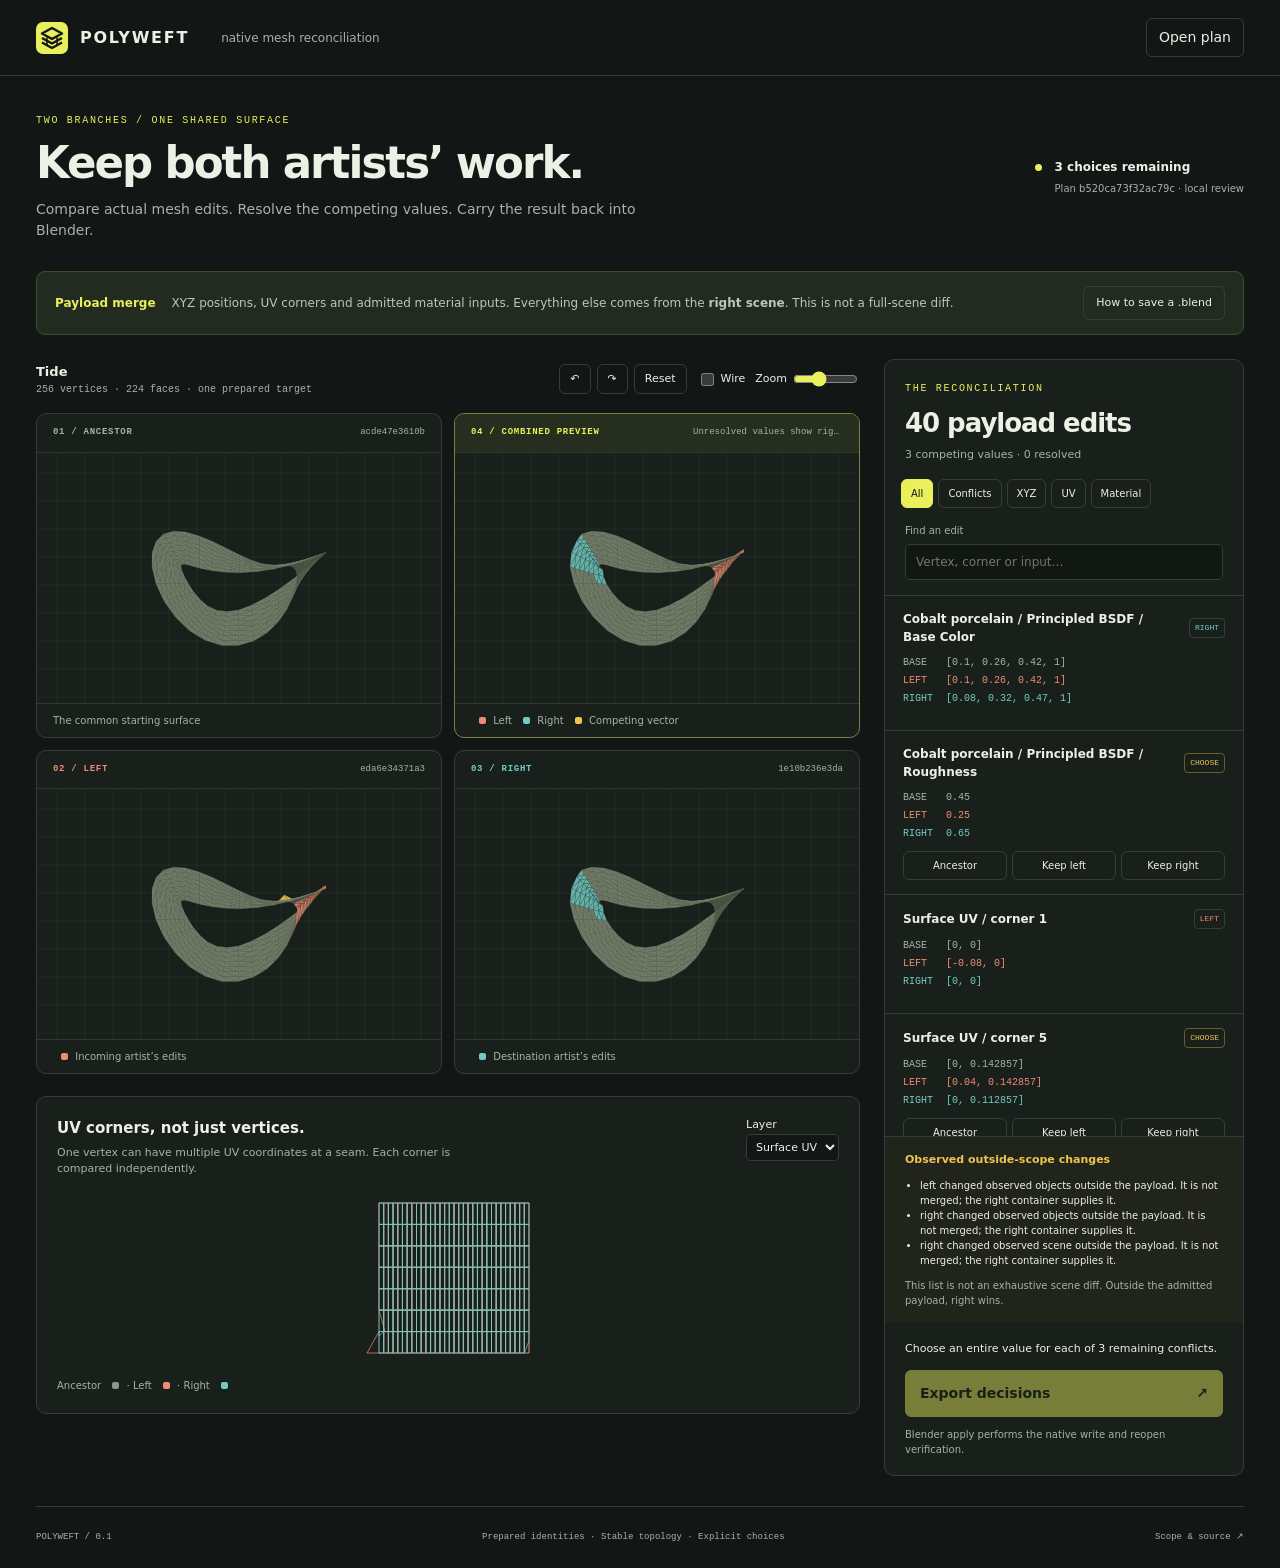
==== index.html @ d189ef0c "Publish a review of actual Blender 4.5 native branch files" ====
<!doctype html>
<html lang="en">
<head><meta charset="utf-8"><meta name="viewport" content="width=device-width,initial-scale=1"><meta name="color-scheme" content="dark"><title>Polyweft · Mesh review</title><link rel="icon" href="mark.svg" type="image/svg+xml"><link rel="stylesheet" href="style.css"></head>
<body>
<header class="mast"><a class="brand" href="https://github.com/nazeeh111/Polyweft" target="_blank" rel="noopener"><img src="mark.svg" width="32" height="32" alt="">POLYWEFT<span>native mesh reconciliation</span></a><label class="file-button">Open plan<input id="open-plan" type="file" accept=".json,application/json"></label></header>
<main>
<section class="intro"><div><p class="eyebrow">TWO BRANCHES / ONE SHARED SURFACE</p><h1>Keep both artists’ work.</h1><p>Compare actual mesh edits. Resolve the competing values. Carry the result back into Blender.</p></div><div class="status-box"><span class="status-dot"></span><strong id="status">Load a native review plan</strong><small id="identity">Offline · No account · No AI service</small></div></section>
<div id="notice" class="notice" role="status" hidden></div>
<section class="scope"><strong>Payload merge</strong><span>XYZ positions, UV corners and admitted material inputs. Everything else comes from the <b>right scene</b>. This is not a full-scene diff.</span><button id="help-toggle" aria-expanded="false" aria-controls="workflow">How to save a .blend</button></section>
<section id="workflow" class="workflow" hidden><h2>Review here. Write and verify with Blender.</h2><ol><li>Prepare a common ancestor before branching:<code>polyweft prepare model.blend --object Shell --output base.blend --blender /path/to/blender</code></li><li>Save two edits in Blender, then capture:<code>polyweft plan base.blend left.blend right.blend --output review --blender /path/to/blender</code></li><li>Resolve conflicts and export decisions below. Apply into a fresh file:<code>polyweft apply review --decisions decisions.json --output merged.blend --accept-payload-scope --blender /path/to/blender</code></li></ol><p>The native command rechecks source hashes, recomputes the plan, saves a new file and reopens it. Exported decisions alone are not a merged Blender file. The browser preview uses triangulated faces for display and is not an artistic-quality check.</p></section>
<section id="workspace" class="workspace" aria-label="Mesh comparison">
<div class="visuals">
<div class="view-toolbar"><span><b id="mesh-name">Prepared target</b><small id="mesh-count">Actual geometry appears after loading a plan</small></span><div class="view-tools"><button id="rotate-left" aria-label="Rotate all views left">↶</button><button id="rotate-right" aria-label="Rotate all views right">↷</button><button id="reset-view">Reset</button><label><input id="wireframe" type="checkbox"> Wire</label><label class="zoom">Zoom<input id="zoom" type="range" min="0.55" max="1.8" step="0.05" value="1" aria-label="Mesh zoom"></label></div></div>
<div class="mesh-grid">
<article class="mesh-card"><div class="card-title"><strong>01 / ANCESTOR</strong><span id="hash-base">unchanged starting point</span></div><canvas id="mesh-base" aria-label="Common ancestor mesh. Use rotation buttons to change the shared view."></canvas><p>The common starting surface</p></article>
<article class="mesh-card left"><div class="card-title"><strong>02 / LEFT</strong><span id="hash-left">incoming edit</span></div><canvas id="mesh-left" aria-label="Left branch geometry"></canvas><p><i class="swatch left"></i> Incoming artist’s edits</p></article>
<article class="mesh-card right"><div class="card-title"><strong>03 / RIGHT</strong><span id="hash-right">destination scene</span></div><canvas id="mesh-right" aria-label="Right branch geometry"></canvas><p><i class="swatch right"></i> Destination artist’s edits</p></article>
<article class="mesh-card result"><div class="card-title"><strong>04 / COMBINED PREVIEW</strong><span id="preview-label">decision preview only</span></div><canvas id="mesh-result" aria-label="Combined geometry preview. This is not a saved native scene."></canvas><p><i class="swatch left"></i> Left <i class="swatch right"></i> Right <i class="swatch conflict"></i> Competing vector</p></article>
</div>
<section class="uv-section"><div><h2>UV corners, not just vertices.</h2><p>One vertex can have multiple UV coordinates at a seam. Each corner is compared independently.</p></div><label>Layer <select id="uv-layer" aria-label="UV layer"></select></label><canvas id="uv-view" aria-label="UV comparison: ancestor gray, left coral, right cyan"></canvas><small>Ancestor <i class="swatch base"></i> · Left <i class="swatch left"></i> · Right <i class="swatch right"></i></small></section>
</div>
<aside class="review" aria-label="Review changes"><div class="review-head"><p class="eyebrow">THE RECONCILIATION</p><h2 id="change-count">No plan loaded</h2><p id="conflict-count">Nothing leaves this browser.</p></div><div class="filters" role="group" aria-label="Filter changes"><button data-filter="all" class="active" aria-pressed="true">All</button><button data-filter="conflict" aria-pressed="false">Conflicts</button><button data-filter="vertex" aria-pressed="false">XYZ</button><button data-filter="uv" aria-pressed="false">UV</button><button data-filter="material" aria-pressed="false">Material</button></div><label class="search-label">Find an edit<input id="search" type="search" placeholder="Vertex, corner or input…"></label><div id="changes" class="change-list"><p class="empty">Open a review plan created from three prepared Blender files.</p></div><section id="exclusions" class="exclusions" hidden><h3>Observed outside-scope changes</h3><ul id="exclusion-list"></ul><p>This list is not an exhaustive scene diff. Outside the admitted payload, right wins.</p></section><div class="export"><p id="export-summary">Source-bound decisions are exported as JSON.</p><button id="export-decisions" disabled>Export decisions <span>↗</span></button><small>Blender apply performs the native write and reopen verification.</small></div></aside>
</section>
<footer><span>POLYWEFT / 0.1</span><span>Prepared identities · Stable topology · Explicit choices</span><a href="https://github.com/nazeeh111/Polyweft#scope" target="_blank" rel="noopener">Scope & source ↗</a></footer>
</main><script type="module" src="app.mjs"></script>
</body></html>
---- style.css ----
/* SPDX-License-Identifier: GPL-3.0-or-later */
:root{color-scheme:dark;--bg:#121715;--panel:#19201c;--line:#343e35;--text:#edf0e5;--muted:#a7b2a6;--accent:#e9f05c;--left:#ef8b75;--right:#72cbc3;--conflict:#f0c24f;--font:ui-sans-serif,system-ui,-apple-system,BlinkMacSystemFont,"Segoe UI",sans-serif;--mono:ui-monospace,SFMono-Regular,Consolas,monospace}*{box-sizing:border-box}body{margin:0;background:var(--bg);color:var(--text);font:14px/1.5 var(--font)}button,input,select{font:inherit}button,.file-button{cursor:pointer;color:var(--text);background:transparent;border:1px solid var(--line);border-radius:6px;padding:8px 12px}button:hover,.file-button:hover{border-color:var(--accent)}button:disabled{cursor:not-allowed;opacity:.45}button:focus-visible,a:focus-visible,input:focus-visible,select:focus-visible{outline:2px solid var(--accent);outline-offset:4px}a{color:inherit;text-decoration:none}button[aria-pressed=true]{background:var(--accent);color:var(--bg);border-color:var(--accent)}.mast{height:76px;border-bottom:1px solid var(--line);display:flex;align-items:center;justify-content:space-between;padding:0 36px}.brand{display:flex;align-items:center;gap:12px;letter-spacing:.11em;font-weight:800;font-size:16px}.brand span{font-weight:400;letter-spacing:0;font-size:12px;color:var(--muted);margin-left:20px}.file-button{position:relative;overflow:hidden}.file-button input{position:absolute;inset:0;opacity:0;cursor:pointer;width:100%}.file-button:focus-within{outline:2px solid var(--accent)}main{max-width:1800px;margin:auto;padding:38px 36px 0}.intro{display:flex;align-items:center;justify-content:space-between;gap:30px;margin-bottom:30px}.eyebrow{font:10px/1.4 var(--mono);letter-spacing:.17em;color:var(--accent);margin:0 0 12px}h1{font-size:clamp(30px,3.4vw,52px);font-weight:580;letter-spacing:-.045em;line-height:1.07;margin:0 0 12px}.intro p:not(.eyebrow){color:var(--muted);margin:0;max-width:650px}.status-box{display:grid;grid-template-columns:10px auto;gap:5px 10px;flex-shrink:0;font-size:12px}.status-box small{grid-column:2;color:var(--muted)}.status-dot{width:7px;height:7px;border-radius:50%;background:var(--accent);align-self:center}.notice{padding:16px;border:1px solid var(--conflict);border-radius:8px;color:var(--conflict);white-space:pre-wrap;margin-bottom:20px}.scope{display:flex;align-items:center;gap:16px;padding:14px 18px;background:#222b20;border:1px solid #414b2b;border-radius:9px;margin-bottom:24px;font-size:12px}.scope strong{color:var(--accent);white-space:nowrap}.scope span{flex:1;color:#bec7b5}.scope button{font-size:11px;white-space:nowrap}.workflow{border:1px solid var(--line);padding:20px 24px;border-radius:8px;margin-bottom:24px}.workflow h2{margin:0;font-size:20px}.workflow p{color:var(--muted);max-width:1000px}.workflow li{margin:15px 0}.workflow code{display:block;background:#0e130f;padding:12px;font:11px/1.6 var(--mono);overflow-wrap:anywhere;color:var(--accent);margin-top:6px}.workspace{display:grid;grid-template-columns:minmax(0,1fr) 360px;gap:24px;align-items:start}.view-toolbar{display:flex;align-items:center;justify-content:space-between;gap:15px;margin-bottom:14px;min-height:40px}.view-toolbar b{font-size:13px}.view-toolbar small{display:block;color:var(--muted);font:10px/1.5 var(--mono)}.view-tools{display:flex;align-items:center;gap:6px;font-size:11px}.view-tools button{padding:6px 10px}.view-tools label{display:flex;align-items:center;gap:4px;padding-left:4px}.view-tools input[type=range]{width:65px;accent-color:var(--accent)}.mesh-grid{display:grid;grid-template-columns:repeat(2,minmax(0,1fr));gap:12px}.mesh-card{background:var(--panel);border:1px solid var(--line);border-radius:10px;overflow:hidden;position:relative}.card-title{padding:13px 16px;display:flex;align-items:center;justify-content:space-between;gap:12px;font:9px/1.3 var(--mono);border-bottom:1px solid #303930;color:var(--muted)}.card-title strong{font-weight:600;letter-spacing:.08em}.card-title span{overflow:hidden;text-overflow:ellipsis;white-space:nowrap;max-width:150px}.mesh-card canvas{display:block;width:100%;height:250px;touch-action:none;cursor:grab}.mesh-card canvas:active{cursor:grabbing}.mesh-card p{padding:9px 16px;margin:0;border-top:1px solid #303930;font-size:10px;color:var(--muted)}.left .card-title strong{color:var(--left)}.right .card-title strong{color:var(--right)}.result{border-color:#798141}.result .card-title{background:#252e1f}.result .card-title strong{color:var(--accent)}.swatch{display:inline-block;width:7px;height:7px;border-radius:2px;margin:0 4px 0 8px;background:var(--muted)}.swatch.left{background:var(--left)}.swatch.right{background:var(--right)}.swatch.conflict{background:var(--conflict)}.swatch.base{background:#89948b}.uv-section{margin-top:22px;display:grid;grid-template-columns:1fr auto;gap:10px 20px;padding:20px;background:var(--panel);border:1px solid var(--line);border-radius:10px}.uv-section h2{font-size:15px;margin:0 0 5px}.uv-section p{font-size:11px;color:var(--muted);margin:0;max-width:450px}.uv-section label{font-size:11px}.uv-section select{display:block;background:var(--bg);color:var(--text);border:1px solid var(--line);border-radius:5px;padding:5px;max-width:140px}.uv-section canvas{grid-column:1/-1;width:100%;height:180px}.uv-section small{color:var(--muted);font-size:10px}.review{border:1px solid var(--line);border-radius:10px;background:var(--panel);overflow:hidden}.review-head{padding:22px 20px 15px}.review-head h2{font-size:26px;letter-spacing:-.04em;line-height:1.2;margin:0 0 8px}.review-head p:not(.eyebrow){font-size:11px;color:var(--muted);margin:0}.filters{display:flex;gap:5px;padding:0 16px 15px;flex-wrap:wrap}.filters button{font-size:10px;padding:6px 9px}.search-label{display:block;font-size:10px;color:var(--muted);padding:0 20px 15px}.search-label input{display:block;margin-top:6px;background:#111711;color:var(--text);border:1px solid var(--line);border-radius:5px;padding:8px 10px;width:100%;font-size:12px}.change-list{max-height:542px;overflow:auto;border-top:1px solid var(--line);border-bottom:1px solid var(--line);scrollbar-color:#54634b transparent}.change{padding:14px 18px;border-bottom:1px solid var(--line)}.change:last-child{border:0}.change-heading{display:flex;justify-content:space-between;gap:12px;align-items:center}.change-heading b{font-size:12px;overflow-wrap:anywhere}.badge{font:8px/1.5 var(--mono);padding:3px 5px;white-space:nowrap;border:1px solid var(--line);border-radius:4px;color:var(--muted)}.badge.left{color:var(--left)}.badge.right{color:var(--right)}.badge.conflict{color:var(--conflict);border-color:#6b5b25}.change-values{display:grid;grid-template-columns:35px 1fr;gap:3px 8px;margin-top:9px;font:10px/1.5 var(--mono);color:var(--muted)}.change-values dd{margin:0;overflow-wrap:anywhere}.change-values .left{color:var(--left)}.change-values .right{color:var(--right)}.choices{display:flex;gap:5px;margin-top:10px}.choices button{font-size:10px;flex:1;padding:6px 4px}.empty{font-size:12px;color:var(--muted);padding:18px 20px}.exclusions{padding:15px 20px;background:#21241b;font-size:10px}.exclusions h3{font-size:11px;margin:0 0 8px;color:var(--conflict)}.exclusions ul{padding-left:15px;max-height:140px;overflow:auto}.exclusions p{color:var(--muted);margin-bottom:0}.export{padding:18px 20px}.export p{font-size:11px;margin:0 0 12px}.export button{display:flex;justify-content:space-between;background:var(--accent);color:#18200e;font-weight:650;width:100%;border-color:var(--accent);padding:12px 14px}.export small{display:block;color:var(--muted);font-size:10px;margin-top:10px}footer{border-top:1px solid var(--line);margin-top:30px;padding:24px 0;display:flex;justify-content:space-between;gap:20px;font:9px/1.5 var(--mono);color:var(--muted)}[hidden]{display:none!important}@media(min-width:1500px){.mesh-card canvas{height:310px}}@media(max-width:1100px){.workspace{grid-template-columns:minmax(0,1fr) 315px;gap:15px}main{padding:28px 20px 0}.mast{padding:0 20px}.view-toolbar{align-items:start;flex-direction:column}.mesh-card canvas{height:220px}.scope{align-items:start;flex-wrap:wrap}.scope button{margin-left:auto}.brand span{display:none}}@media(max-width:800px){.intro{align-items:start;flex-direction:column;gap:18px}.workspace{grid-template-columns:1fr}.review{margin-top:8px}.view-toolbar{flex-direction:row}.change-list{max-height:420px}.mesh-card canvas{height:220px}footer{flex-wrap:wrap}.zoom{display:none}.uv-section{padding:15px}}@media(max-width:480px){main{padding:25px 12px 0}.mast{padding:0 14px;height:64px}.mesh-grid{gap:7px}.mesh-card canvas{height:160px}.card-title{padding:10px;font-size:8px}.card-title span{display:none}.mesh-card p{padding:8px;font-size:9px}.view-toolbar{flex-direction:column}.scope{padding:12px;gap:8px}.uv-section{grid-template-columns:1fr}.uv-section label{grid-column:1}.brand{font-size:14px}.file-button{font-size:11px}}

.locate-edit{text-align:left;border:0;padding:0;background:none;font-weight:600;font-size:12px;overflow-wrap:anywhere}.more-edits{margin:14px}
/* Put the outcome beside the ancestor so the first screen explains the value. */
.mesh-card.result{grid-column:2;grid-row:1}.mesh-card.left{grid-column:1;grid-row:2}.mesh-card.right{grid-column:2;grid-row:2}
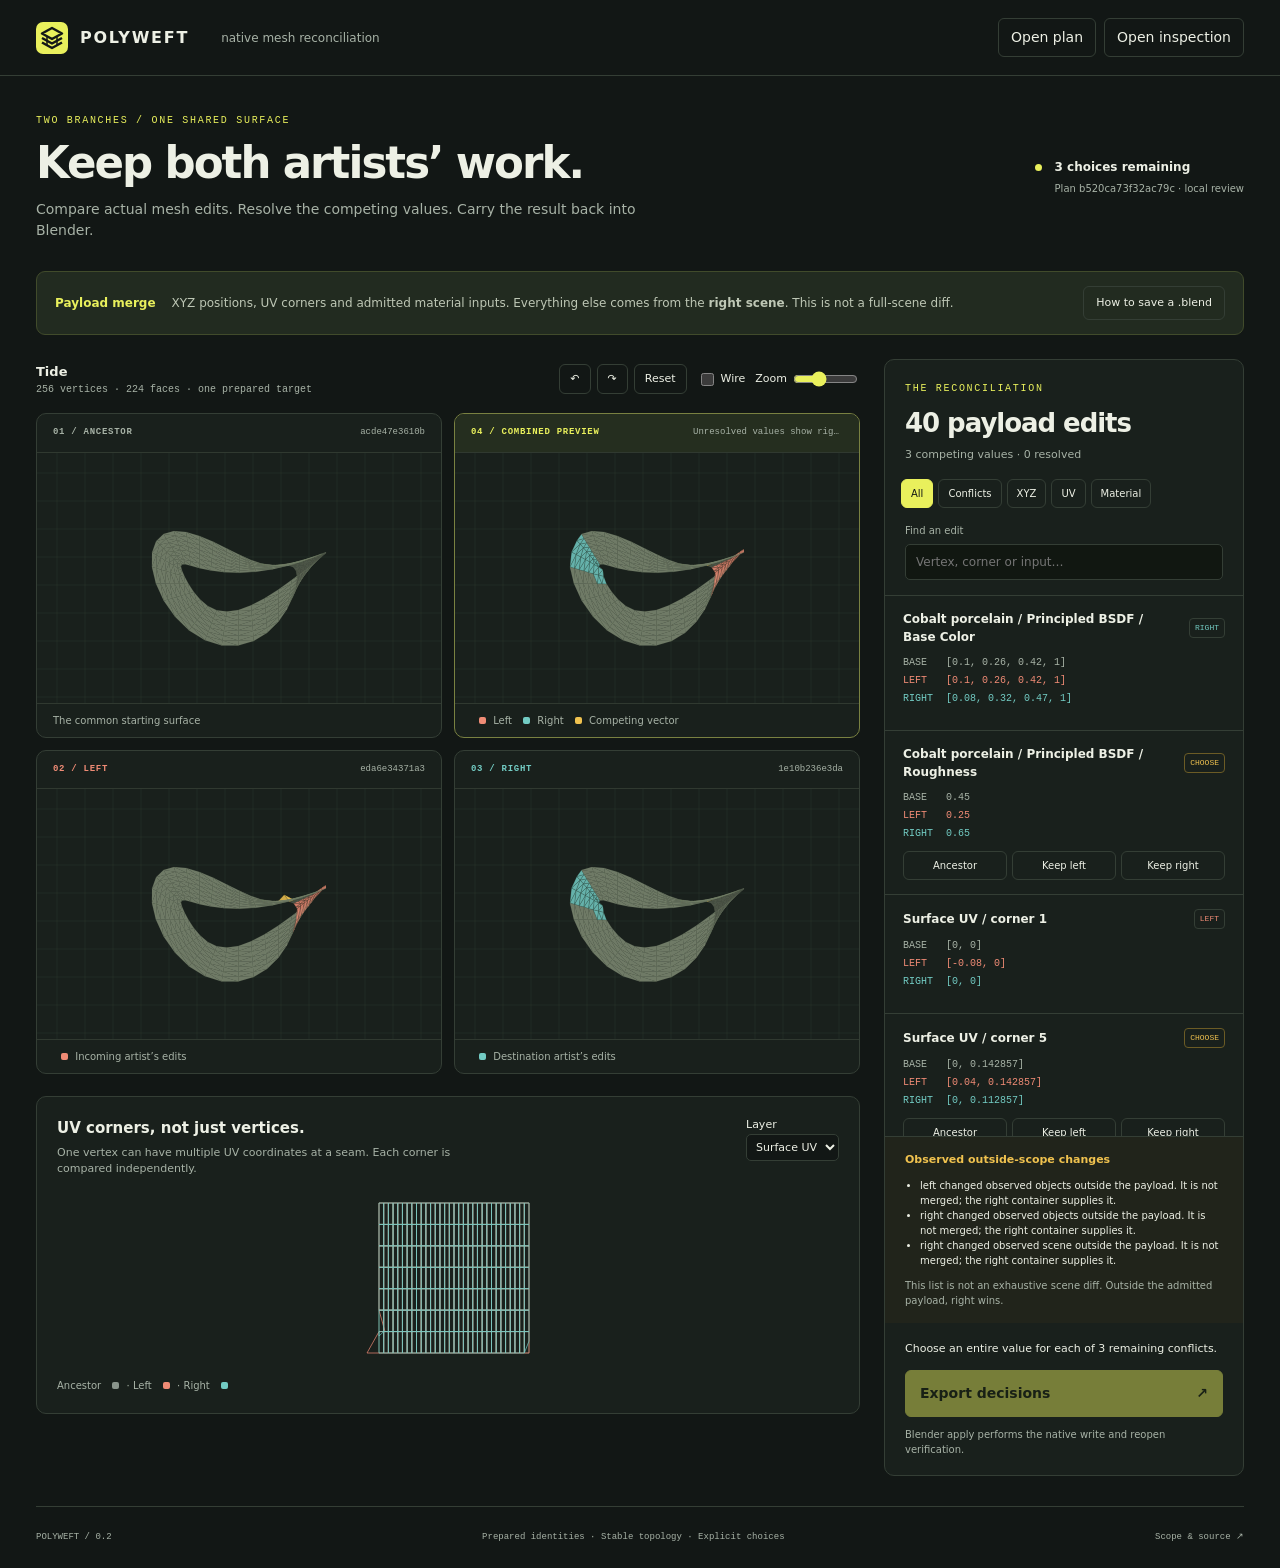
==== commit 67c65705: "Publish reviewed Polyweft 0.2.1 studio for both retained examples" ====
--- a/index.html
+++ b/index.html
@@ -2,12 +2,21 @@
 <html lang="en">
 <head><meta charset="utf-8"><meta name="viewport" content="width=device-width,initial-scale=1"><meta name="color-scheme" content="dark"><title>Polyweft · Mesh review</title><link rel="icon" href="mark.svg" type="image/svg+xml"><link rel="stylesheet" href="style.css"></head>
 <body>
-<header class="mast"><a class="brand" href="https://github.com/nazeeh111/Polyweft" target="_blank" rel="noopener"><img src="mark.svg" width="32" height="32" alt="">POLYWEFT<span>native mesh reconciliation</span></a><label class="file-button">Open plan<input id="open-plan" type="file" accept=".json,application/json"></label></header>
+<header class="mast"><a class="brand" href="https://github.com/nazeeh111/Polyweft" target="_blank" rel="noopener"><img src="mark.svg" width="32" height="32" alt="">POLYWEFT<span>native mesh reconciliation</span></a><div class="open-files"><label class="file-button">Open plan<input id="open-plan" type="file" accept=".json,application/json"></label><label class="file-button">Open inspection<input id="open-inspection" type="file" accept=".json,application/json"></label></div></header>
 <main>
 <section class="intro"><div><p class="eyebrow">TWO BRANCHES / ONE SHARED SURFACE</p><h1>Keep both artists’ work.</h1><p>Compare actual mesh edits. Resolve the competing values. Carry the result back into Blender.</p></div><div class="status-box"><span class="status-dot"></span><strong id="status">Load a native review plan</strong><small id="identity">Offline · No account · No AI service</small></div></section>
 <div id="notice" class="notice" role="status" hidden></div>
 <section class="scope"><strong>Payload merge</strong><span>XYZ positions, UV corners and admitted material inputs. Everything else comes from the <b>right scene</b>. This is not a full-scene diff.</span><button id="help-toggle" aria-expanded="false" aria-controls="workflow">How to save a .blend</button></section>
 <section id="workflow" class="workflow" hidden><h2>Review here. Write and verify with Blender.</h2><ol><li>Prepare a common ancestor before branching:<code>polyweft prepare model.blend --object Shell --output base.blend --blender /path/to/blender</code></li><li>Save two edits in Blender, then capture:<code>polyweft plan base.blend left.blend right.blend --output review --blender /path/to/blender</code></li><li>Resolve conflicts and export decisions below. Apply into a fresh file:<code>polyweft apply review --decisions decisions.json --output merged.blend --accept-payload-scope --blender /path/to/blender</code></li></ol><p>The native command rechecks source hashes, recomputes the plan, saves a new file and reopens it. Exported decisions alone are not a merged Blender file. The browser preview uses triangulated faces for display and is not an artistic-quality check.</p></section>
+<section id="inspection" class="inspection" aria-label="Native surface inspection" hidden>
+<div class="inspection-head"><div><p class="eyebrow">WHEN INDEPENDENT EDITS MEET</p><h2>Does this combination cross itself?</h2><p id="inspection-status" role="status"></p></div><small id="inspection-runtime"></small></div>
+<div id="inspection-counts" class="inspection-counts"></div>
+<p id="inspection-coverage" class="inspection-coverage"></p>
+<div class="inspection-controls"><label>Inspect a face pair<select id="inspection-pair" aria-label="Inspect a face pair"></select></label><div role="group" aria-label="Whole branch geometry comparison"><button data-geometry="merged" aria-pressed="true">Combined</button><button data-geometry="left" aria-pressed="false">Left branch alone</button><button data-geometry="right" aria-pressed="false">Right branch alone</button></div></div>
+<details class="inspection-evidence"><summary>View pair history, exact witness and accepted edits</summary><div id="inspection-detail" class="inspection-detail"></div></details>
+<details class="inspection-evidence"><summary>Coverage and work limits</summary><pre id="inspection-work"></pre></details>
+<p class="inspection-limit">Between distinct faces of the prepared target. A single face folding across itself, other objects, solid containment and physical tolerances are outside this inspection. This is not a safety or artistic-quality certificate. Branch comparisons change only the displayed geometry, not your merge choices.</p>
+</section>
 <section id="workspace" class="workspace" aria-label="Mesh comparison">
 <div class="visuals">
 <div class="view-toolbar"><span><b id="mesh-name">Prepared target</b><small id="mesh-count">Actual geometry appears after loading a plan</small></span><div class="view-tools"><button id="rotate-left" aria-label="Rotate all views left">↶</button><button id="rotate-right" aria-label="Rotate all views right">↷</button><button id="reset-view">Reset</button><label><input id="wireframe" type="checkbox"> Wire</label><label class="zoom">Zoom<input id="zoom" type="range" min="0.55" max="1.8" step="0.05" value="1" aria-label="Mesh zoom"></label></div></div>
@@ -21,6 +30,6 @@
 </div>
 <aside class="review" aria-label="Review changes"><div class="review-head"><p class="eyebrow">THE RECONCILIATION</p><h2 id="change-count">No plan loaded</h2><p id="conflict-count">Nothing leaves this browser.</p></div><div class="filters" role="group" aria-label="Filter changes"><button data-filter="all" class="active" aria-pressed="true">All</button><button data-filter="conflict" aria-pressed="false">Conflicts</button><button data-filter="vertex" aria-pressed="false">XYZ</button><button data-filter="uv" aria-pressed="false">UV</button><button data-filter="material" aria-pressed="false">Material</button></div><label class="search-label">Find an edit<input id="search" type="search" placeholder="Vertex, corner or input…"></label><div id="changes" class="change-list"><p class="empty">Open a review plan created from three prepared Blender files.</p></div><section id="exclusions" class="exclusions" hidden><h3>Observed outside-scope changes</h3><ul id="exclusion-list"></ul><p>This list is not an exhaustive scene diff. Outside the admitted payload, right wins.</p></section><div class="export"><p id="export-summary">Source-bound decisions are exported as JSON.</p><button id="export-decisions" disabled>Export decisions <span>↗</span></button><small>Blender apply performs the native write and reopen verification.</small></div></aside>
 </section>
-<footer><span>POLYWEFT / 0.1</span><span>Prepared identities · Stable topology · Explicit choices</span><a href="https://github.com/nazeeh111/Polyweft#scope" target="_blank" rel="noopener">Scope & source ↗</a></footer>
+<footer><span>POLYWEFT / 0.2</span><span>Prepared identities · Stable topology · Explicit choices</span><a href="https://github.com/nazeeh111/Polyweft#scope" target="_blank" rel="noopener">Scope & source ↗</a></footer>
 </main><script type="module" src="app.mjs"></script>
 </body></html>
--- a/style.css
+++ b/style.css
@@ -4,3 +4,4 @@
 .locate-edit{text-align:left;border:0;padding:0;background:none;font-weight:600;font-size:12px;overflow-wrap:anywhere}.more-edits{margin:14px}
 /* Put the outcome beside the ancestor so the first screen explains the value. */
 .mesh-card.result{grid-column:2;grid-row:1}.mesh-card.left{grid-column:1;grid-row:2}.mesh-card.right{grid-column:2;grid-row:2}
+.open-files{display:flex;gap:8px}.inspection{border:1px solid #605839;background:#1e241c;border-radius:10px;padding:20px;margin-bottom:24px}.inspection-head{display:flex;align-items:start;justify-content:space-between;gap:20px}.inspection-head h2{font-size:24px;line-height:1.2;letter-spacing:-.025em;margin:0 0 8px}.inspection-head p:not(.eyebrow){margin:0;color:var(--conflict)}.inspection-head small{color:var(--muted);font:10px/1.5 var(--mono)}.inspection-counts{display:grid;grid-template-columns:repeat(4,minmax(0,1fr));gap:8px;margin-top:16px}.inspection-count{border:1px solid var(--line);border-radius:6px;padding:10px 12px;background:#161d17;display:grid;gap:2px}.inspection-count:last-child{border-color:#8b7935}.inspection-count small{font:9px var(--mono);color:var(--muted)}.inspection-count strong{font-size:27px;font-weight:550}.inspection-count span{font:10px/1.5 var(--mono);color:var(--muted)}.inspection-coverage,.inspection-limit{font-size:11px;color:var(--muted)}.inspection-controls{display:flex;gap:14px;align-items:end;flex-wrap:wrap}.inspection-controls label{font-size:10px;color:var(--muted);flex:1;min-width:220px}.inspection-controls select{display:block;width:100%;background:#141b15;color:var(--text);border:1px solid var(--line);border-radius:5px;padding:8px;margin-top:5px}.inspection-controls [role=group]{display:flex;gap:6px;flex-wrap:wrap}.inspection-controls button{font-size:11px}.inspection-evidence{margin-top:14px;border-top:1px solid var(--line);padding-top:10px;font-size:11px}.inspection-evidence summary{cursor:pointer;color:var(--accent)}.inspection-evidence pre{white-space:pre-wrap;overflow-wrap:anywhere;max-height:180px;overflow:auto;font:10px/1.5 var(--mono);color:var(--muted)}.inspection-detail ul{padding-left:20px;max-height:160px;overflow:auto;font:10px/1.6 var(--mono);overflow-wrap:anywhere;color:var(--muted)}.pair-history{display:grid;grid-template-columns:repeat(4,1fr);gap:8px}.pair-history p{margin:0;display:grid;gap:4px}.pair-history span{color:var(--muted)}.inspection.stale{border-color:var(--line)}.inspection.stale .inspection-count:last-child{border-color:var(--line)}@media(max-width:650px){.inspection{padding:15px}.inspection-head{flex-direction:column;gap:7px}.inspection-counts{grid-template-columns:repeat(2,1fr)}.pair-history{grid-template-columns:repeat(2,1fr)}.open-files{gap:4px}.open-files .file-button{padding:6px;font-size:10px}.brand span{display:none}}
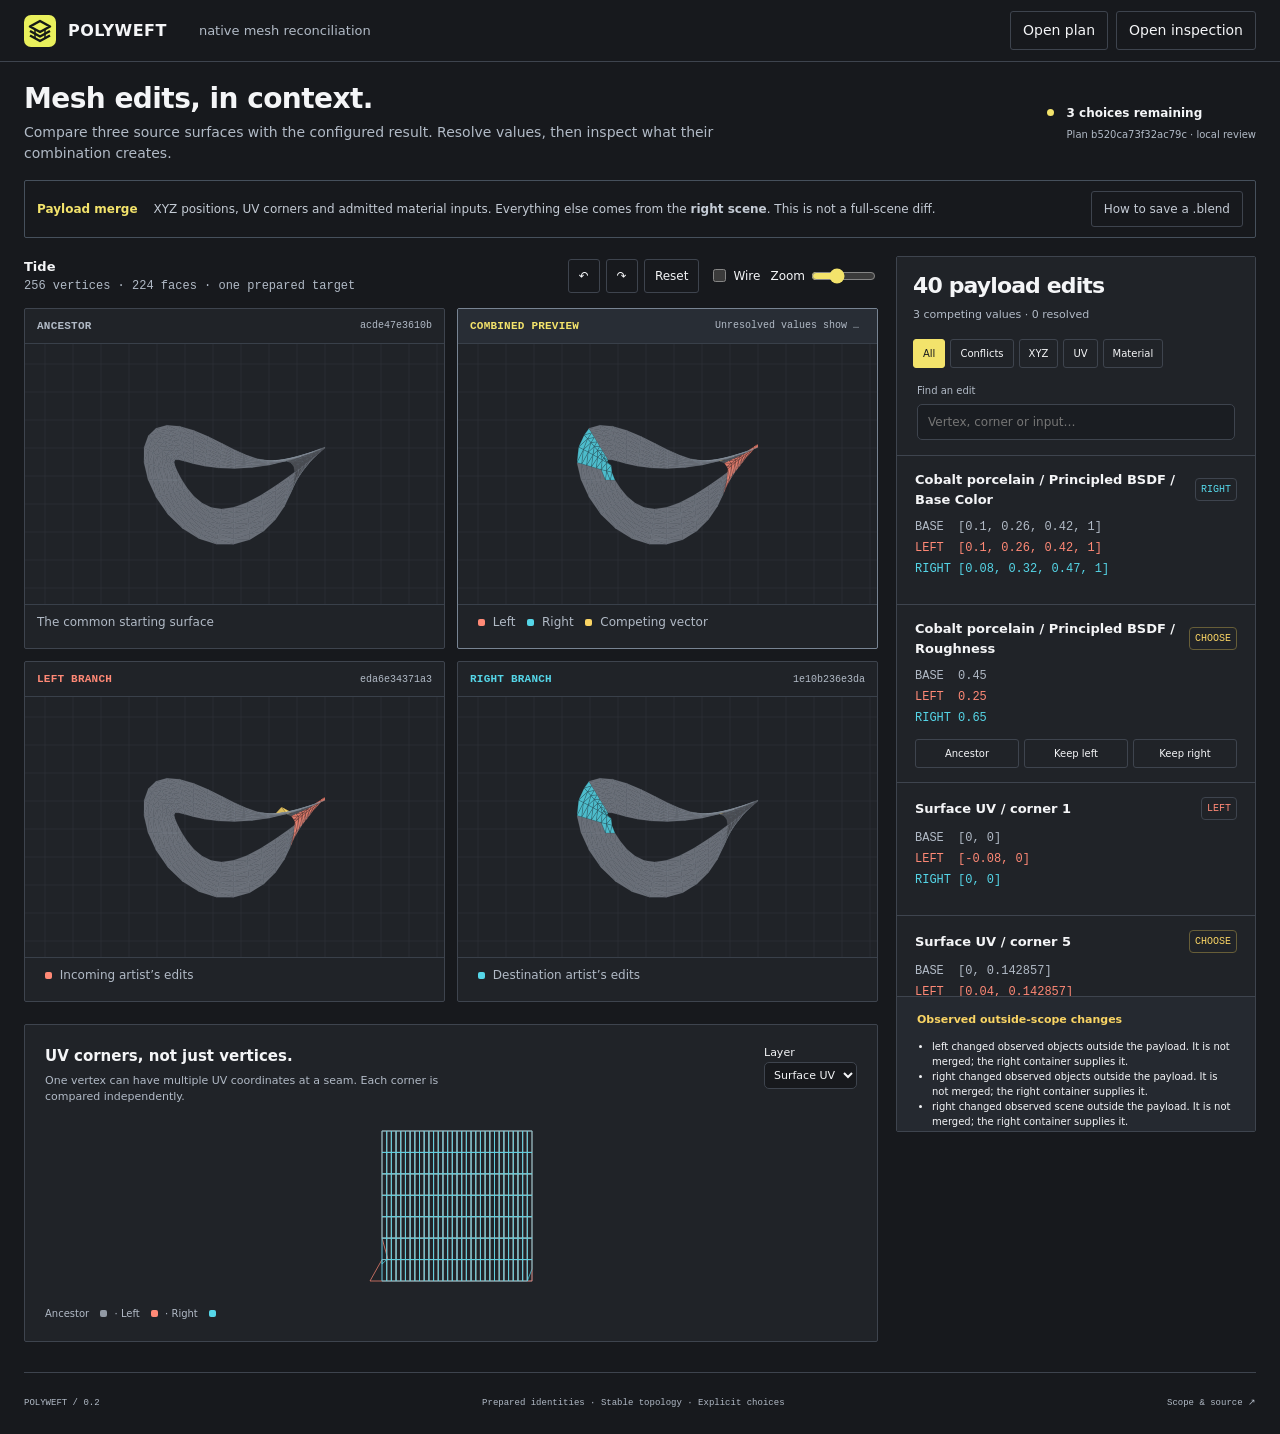
==== commit 0b9b0acb: "Use final reviewed 0.2.1 assets in both hosted studios" ====
--- a/index.html
+++ b/index.html
@@ -4,31 +4,34 @@
 <body>
 <header class="mast"><a class="brand" href="https://github.com/nazeeh111/Polyweft" target="_blank" rel="noopener"><img src="mark.svg" width="32" height="32" alt="">POLYWEFT<span>native mesh reconciliation</span></a><div class="open-files"><label class="file-button">Open plan<input id="open-plan" type="file" accept=".json,application/json"></label><label class="file-button">Open inspection<input id="open-inspection" type="file" accept=".json,application/json"></label></div></header>
 <main>
-<section class="intro"><div><p class="eyebrow">TWO BRANCHES / ONE SHARED SURFACE</p><h1>Keep both artists’ work.</h1><p>Compare actual mesh edits. Resolve the competing values. Carry the result back into Blender.</p></div><div class="status-box"><span class="status-dot"></span><strong id="status">Load a native review plan</strong><small id="identity">Offline · No account · No AI service</small></div></section>
+<section class="intro"><div><h1>Mesh edits, in context.</h1><p>Compare three source surfaces with the configured result. Resolve values, then inspect what their combination creates.</p></div><div class="status-box"><span class="status-dot"></span><strong id="status">Load a native review plan</strong><small id="identity">Offline · No account · No AI service</small></div></section>
 <div id="notice" class="notice" role="status" hidden></div>
-<section class="scope"><strong>Payload merge</strong><span>XYZ positions, UV corners and admitted material inputs. Everything else comes from the <b>right scene</b>. This is not a full-scene diff.</span><button id="help-toggle" aria-expanded="false" aria-controls="workflow">How to save a .blend</button></section>
+<section class="scope"><strong>Payload merge</strong><span class="scope-full">XYZ positions, UV corners and admitted material inputs. Everything else comes from the <b>right scene</b>. This is not a full-scene diff.</span><span class="scope-short">Prepared target only; everything else comes from right.</span><button id="help-toggle" aria-expanded="false" aria-controls="workflow"><span class="save-full">How to save a .blend</span><span class="save-short">Native save</span></button></section>
 <section id="workflow" class="workflow" hidden><h2>Review here. Write and verify with Blender.</h2><ol><li>Prepare a common ancestor before branching:<code>polyweft prepare model.blend --object Shell --output base.blend --blender /path/to/blender</code></li><li>Save two edits in Blender, then capture:<code>polyweft plan base.blend left.blend right.blend --output review --blender /path/to/blender</code></li><li>Resolve conflicts and export decisions below. Apply into a fresh file:<code>polyweft apply review --decisions decisions.json --output merged.blend --accept-payload-scope --blender /path/to/blender</code></li></ol><p>The native command rechecks source hashes, recomputes the plan, saves a new file and reopens it. Exported decisions alone are not a merged Blender file. The browser preview uses triangulated faces for display and is not an artistic-quality check.</p></section>
-<section id="inspection" class="inspection" aria-label="Native surface inspection" hidden>
-<div class="inspection-head"><div><p class="eyebrow">WHEN INDEPENDENT EDITS MEET</p><h2>Does this combination cross itself?</h2><p id="inspection-status" role="status"></p></div><small id="inspection-runtime"></small></div>
+
+<section id="workspace" class="workspace" aria-label="Mesh comparison">
+<div class="visuals">
+<div class="view-toolbar"><span><b id="mesh-name">Prepared target</b><small id="mesh-count">Actual geometry appears after loading a plan</small></span><div class="view-tools"><button id="rotate-left" aria-label="Rotate all views left">↶</button><button id="rotate-right" aria-label="Rotate all views right">↷</button><button id="reset-view">Reset</button><label><input id="wireframe" type="checkbox"> Wire</label><label class="zoom">Zoom<input id="zoom" type="range" min="0.55" max="1.8" step="0.05" value="1" aria-label="Mesh zoom"></label></div></div>
+<div class="inspection-controls"><label>Inspect a face pair<select id="inspection-pair" aria-label="Inspect a face pair"></select></label><div role="group" aria-label="Whole branch geometry comparison"><button data-geometry="merged" aria-pressed="true">Combined</button><button data-geometry="left" aria-pressed="false">Left branch alone</button><button data-geometry="right" aria-pressed="false">Right branch alone</button></div></div>
+<p id="pair-history-summary" class="pair-summary" role="status"></p>
+<div class="view-nav" role="group" aria-label="Displayed mesh state"><button data-view="base" aria-pressed="false">Ancestor</button><button data-view="left" aria-pressed="false">Left</button><button data-view="right" aria-pressed="false">Right</button><button data-view="result" aria-pressed="true">Combined</button></div>
+<div class="mesh-grid">
+<article class="mesh-card" data-state="base"><div class="card-title"><strong>ANCESTOR</strong><span id="hash-base">unchanged starting point</span></div><canvas id="mesh-base" aria-label="Common ancestor mesh. Use rotation buttons to change the shared view."></canvas><p>The common starting surface <span class="pair-state" id="pair-state-base"></span></p></article>
+<article class="mesh-card left" data-state="left"><div class="card-title"><strong>LEFT BRANCH</strong><span id="hash-left">incoming edit</span></div><canvas id="mesh-left" aria-label="Left branch geometry"></canvas><p><i class="swatch left"></i> Incoming artist’s edits <span class="pair-state" id="pair-state-left"></span></p></article>
+<article class="mesh-card right" data-state="right"><div class="card-title"><strong>RIGHT BRANCH</strong><span id="hash-right">destination scene</span></div><canvas id="mesh-right" aria-label="Right branch geometry"></canvas><p><i class="swatch right"></i> Destination artist’s edits <span class="pair-state" id="pair-state-right"></span></p></article>
+<article class="mesh-card result selected-view" data-state="result"><div class="card-title"><strong>COMBINED PREVIEW</strong><span id="preview-label">decision preview only</span></div><canvas id="mesh-result" aria-label="Combined geometry preview. This is not a saved native scene."></canvas><p><i class="swatch left"></i> Left <i class="swatch right"></i> Right <i class="swatch conflict"></i> Competing vector <span class="pair-state" id="pair-state-result"></span></p></article>
+</div>
+<section class="uv-section"><div><h2>UV corners, not just vertices.</h2><p>One vertex can have multiple UV coordinates at a seam. Each corner is compared independently.</p></div><label>Layer <select id="uv-layer" aria-label="UV layer"></select></label><canvas id="uv-view" aria-label="UV comparison: ancestor gray, left coral, right cyan"></canvas><small>Ancestor <i class="swatch base"></i> · Left <i class="swatch left"></i> · Right <i class="swatch right"></i></small></section>
+</div>
+<aside class="review" aria-label="Review changes"><section id="inspection" class="inspection" aria-label="Native surface inspection" hidden>
+<div class="inspection-head"><div><h2>Surface inspection</h2><p id="inspection-status" role="status"></p></div><small id="inspection-runtime"></small></div>
 <div id="inspection-counts" class="inspection-counts"></div>
 <p id="inspection-coverage" class="inspection-coverage"></p>
-<div class="inspection-controls"><label>Inspect a face pair<select id="inspection-pair" aria-label="Inspect a face pair"></select></label><div role="group" aria-label="Whole branch geometry comparison"><button data-geometry="merged" aria-pressed="true">Combined</button><button data-geometry="left" aria-pressed="false">Left branch alone</button><button data-geometry="right" aria-pressed="false">Right branch alone</button></div></div>
+
 <details class="inspection-evidence"><summary>View pair history, exact witness and accepted edits</summary><div id="inspection-detail" class="inspection-detail"></div></details>
 <details class="inspection-evidence"><summary>Coverage and work limits</summary><pre id="inspection-work"></pre></details>
 <p class="inspection-limit">Between distinct faces of the prepared target. A single face folding across itself, other objects, solid containment and physical tolerances are outside this inspection. This is not a safety or artistic-quality certificate. Branch comparisons change only the displayed geometry, not your merge choices.</p>
-</section>
-<section id="workspace" class="workspace" aria-label="Mesh comparison">
-<div class="visuals">
-<div class="view-toolbar"><span><b id="mesh-name">Prepared target</b><small id="mesh-count">Actual geometry appears after loading a plan</small></span><div class="view-tools"><button id="rotate-left" aria-label="Rotate all views left">↶</button><button id="rotate-right" aria-label="Rotate all views right">↷</button><button id="reset-view">Reset</button><label><input id="wireframe" type="checkbox"> Wire</label><label class="zoom">Zoom<input id="zoom" type="range" min="0.55" max="1.8" step="0.05" value="1" aria-label="Mesh zoom"></label></div></div>
-<div class="mesh-grid">
-<article class="mesh-card"><div class="card-title"><strong>01 / ANCESTOR</strong><span id="hash-base">unchanged starting point</span></div><canvas id="mesh-base" aria-label="Common ancestor mesh. Use rotation buttons to change the shared view."></canvas><p>The common starting surface</p></article>
-<article class="mesh-card left"><div class="card-title"><strong>02 / LEFT</strong><span id="hash-left">incoming edit</span></div><canvas id="mesh-left" aria-label="Left branch geometry"></canvas><p><i class="swatch left"></i> Incoming artist’s edits</p></article>
-<article class="mesh-card right"><div class="card-title"><strong>03 / RIGHT</strong><span id="hash-right">destination scene</span></div><canvas id="mesh-right" aria-label="Right branch geometry"></canvas><p><i class="swatch right"></i> Destination artist’s edits</p></article>
-<article class="mesh-card result"><div class="card-title"><strong>04 / COMBINED PREVIEW</strong><span id="preview-label">decision preview only</span></div><canvas id="mesh-result" aria-label="Combined geometry preview. This is not a saved native scene."></canvas><p><i class="swatch left"></i> Left <i class="swatch right"></i> Right <i class="swatch conflict"></i> Competing vector</p></article>
-</div>
-<section class="uv-section"><div><h2>UV corners, not just vertices.</h2><p>One vertex can have multiple UV coordinates at a seam. Each corner is compared independently.</p></div><label>Layer <select id="uv-layer" aria-label="UV layer"></select></label><canvas id="uv-view" aria-label="UV comparison: ancestor gray, left coral, right cyan"></canvas><small>Ancestor <i class="swatch base"></i> · Left <i class="swatch left"></i> · Right <i class="swatch right"></i></small></section>
-</div>
-<aside class="review" aria-label="Review changes"><div class="review-head"><p class="eyebrow">THE RECONCILIATION</p><h2 id="change-count">No plan loaded</h2><p id="conflict-count">Nothing leaves this browser.</p></div><div class="filters" role="group" aria-label="Filter changes"><button data-filter="all" class="active" aria-pressed="true">All</button><button data-filter="conflict" aria-pressed="false">Conflicts</button><button data-filter="vertex" aria-pressed="false">XYZ</button><button data-filter="uv" aria-pressed="false">UV</button><button data-filter="material" aria-pressed="false">Material</button></div><label class="search-label">Find an edit<input id="search" type="search" placeholder="Vertex, corner or input…"></label><div id="changes" class="change-list"><p class="empty">Open a review plan created from three prepared Blender files.</p></div><section id="exclusions" class="exclusions" hidden><h3>Observed outside-scope changes</h3><ul id="exclusion-list"></ul><p>This list is not an exhaustive scene diff. Outside the admitted payload, right wins.</p></section><div class="export"><p id="export-summary">Source-bound decisions are exported as JSON.</p><button id="export-decisions" disabled>Export decisions <span>↗</span></button><small>Blender apply performs the native write and reopen verification.</small></div></aside>
+</section><div class="review-head"><h2 id="change-count">No plan loaded</h2><p id="conflict-count">Nothing leaves this browser.</p></div><div class="filters" role="group" aria-label="Filter changes"><button data-filter="all" class="active" aria-pressed="true">All</button><button data-filter="conflict" aria-pressed="false">Conflicts</button><button data-filter="vertex" aria-pressed="false">XYZ</button><button data-filter="uv" aria-pressed="false">UV</button><button data-filter="material" aria-pressed="false">Material</button></div><label class="search-label">Find an edit<input id="search" type="search" placeholder="Vertex, corner or input…"></label><div id="changes" class="change-list"><p class="empty">Open a review plan created from three prepared Blender files.</p></div><section id="exclusions" class="exclusions" hidden><h3>Observed outside-scope changes</h3><ul id="exclusion-list"></ul><p>This list is not an exhaustive scene diff. Outside the admitted payload, right wins.</p></section><div class="export"><p id="export-summary">Source-bound decisions are exported as JSON.</p><button id="export-decisions" disabled>Export decisions <span>↗</span></button><small>Blender apply performs the native write and reopen verification.</small></div></aside>
 </section>
 <footer><span>POLYWEFT / 0.2</span><span>Prepared identities · Stable topology · Explicit choices</span><a href="https://github.com/nazeeh111/Polyweft#scope" target="_blank" rel="noopener">Scope & source ↗</a></footer>
 </main><script type="module" src="app.mjs"></script>
--- a/style.css
+++ b/style.css
@@ -1,7 +1,26 @@
 /* SPDX-License-Identifier: GPL-3.0-or-later */
-:root{color-scheme:dark;--bg:#121715;--panel:#19201c;--line:#343e35;--text:#edf0e5;--muted:#a7b2a6;--accent:#e9f05c;--left:#ef8b75;--right:#72cbc3;--conflict:#f0c24f;--font:ui-sans-serif,system-ui,-apple-system,BlinkMacSystemFont,"Segoe UI",sans-serif;--mono:ui-monospace,SFMono-Regular,Consolas,monospace}*{box-sizing:border-box}body{margin:0;background:var(--bg);color:var(--text);font:14px/1.5 var(--font)}button,input,select{font:inherit}button,.file-button{cursor:pointer;color:var(--text);background:transparent;border:1px solid var(--line);border-radius:6px;padding:8px 12px}button:hover,.file-button:hover{border-color:var(--accent)}button:disabled{cursor:not-allowed;opacity:.45}button:focus-visible,a:focus-visible,input:focus-visible,select:focus-visible{outline:2px solid var(--accent);outline-offset:4px}a{color:inherit;text-decoration:none}button[aria-pressed=true]{background:var(--accent);color:var(--bg);border-color:var(--accent)}.mast{height:76px;border-bottom:1px solid var(--line);display:flex;align-items:center;justify-content:space-between;padding:0 36px}.brand{display:flex;align-items:center;gap:12px;letter-spacing:.11em;font-weight:800;font-size:16px}.brand span{font-weight:400;letter-spacing:0;font-size:12px;color:var(--muted);margin-left:20px}.file-button{position:relative;overflow:hidden}.file-button input{position:absolute;inset:0;opacity:0;cursor:pointer;width:100%}.file-button:focus-within{outline:2px solid var(--accent)}main{max-width:1800px;margin:auto;padding:38px 36px 0}.intro{display:flex;align-items:center;justify-content:space-between;gap:30px;margin-bottom:30px}.eyebrow{font:10px/1.4 var(--mono);letter-spacing:.17em;color:var(--accent);margin:0 0 12px}h1{font-size:clamp(30px,3.4vw,52px);font-weight:580;letter-spacing:-.045em;line-height:1.07;margin:0 0 12px}.intro p:not(.eyebrow){color:var(--muted);margin:0;max-width:650px}.status-box{display:grid;grid-template-columns:10px auto;gap:5px 10px;flex-shrink:0;font-size:12px}.status-box small{grid-column:2;color:var(--muted)}.status-dot{width:7px;height:7px;border-radius:50%;background:var(--accent);align-self:center}.notice{padding:16px;border:1px solid var(--conflict);border-radius:8px;color:var(--conflict);white-space:pre-wrap;margin-bottom:20px}.scope{display:flex;align-items:center;gap:16px;padding:14px 18px;background:#222b20;border:1px solid #414b2b;border-radius:9px;margin-bottom:24px;font-size:12px}.scope strong{color:var(--accent);white-space:nowrap}.scope span{flex:1;color:#bec7b5}.scope button{font-size:11px;white-space:nowrap}.workflow{border:1px solid var(--line);padding:20px 24px;border-radius:8px;margin-bottom:24px}.workflow h2{margin:0;font-size:20px}.workflow p{color:var(--muted);max-width:1000px}.workflow li{margin:15px 0}.workflow code{display:block;background:#0e130f;padding:12px;font:11px/1.6 var(--mono);overflow-wrap:anywhere;color:var(--accent);margin-top:6px}.workspace{display:grid;grid-template-columns:minmax(0,1fr) 360px;gap:24px;align-items:start}.view-toolbar{display:flex;align-items:center;justify-content:space-between;gap:15px;margin-bottom:14px;min-height:40px}.view-toolbar b{font-size:13px}.view-toolbar small{display:block;color:var(--muted);font:10px/1.5 var(--mono)}.view-tools{display:flex;align-items:center;gap:6px;font-size:11px}.view-tools button{padding:6px 10px}.view-tools label{display:flex;align-items:center;gap:4px;padding-left:4px}.view-tools input[type=range]{width:65px;accent-color:var(--accent)}.mesh-grid{display:grid;grid-template-columns:repeat(2,minmax(0,1fr));gap:12px}.mesh-card{background:var(--panel);border:1px solid var(--line);border-radius:10px;overflow:hidden;position:relative}.card-title{padding:13px 16px;display:flex;align-items:center;justify-content:space-between;gap:12px;font:9px/1.3 var(--mono);border-bottom:1px solid #303930;color:var(--muted)}.card-title strong{font-weight:600;letter-spacing:.08em}.card-title span{overflow:hidden;text-overflow:ellipsis;white-space:nowrap;max-width:150px}.mesh-card canvas{display:block;width:100%;height:250px;touch-action:none;cursor:grab}.mesh-card canvas:active{cursor:grabbing}.mesh-card p{padding:9px 16px;margin:0;border-top:1px solid #303930;font-size:10px;color:var(--muted)}.left .card-title strong{color:var(--left)}.right .card-title strong{color:var(--right)}.result{border-color:#798141}.result .card-title{background:#252e1f}.result .card-title strong{color:var(--accent)}.swatch{display:inline-block;width:7px;height:7px;border-radius:2px;margin:0 4px 0 8px;background:var(--muted)}.swatch.left{background:var(--left)}.swatch.right{background:var(--right)}.swatch.conflict{background:var(--conflict)}.swatch.base{background:#89948b}.uv-section{margin-top:22px;display:grid;grid-template-columns:1fr auto;gap:10px 20px;padding:20px;background:var(--panel);border:1px solid var(--line);border-radius:10px}.uv-section h2{font-size:15px;margin:0 0 5px}.uv-section p{font-size:11px;color:var(--muted);margin:0;max-width:450px}.uv-section label{font-size:11px}.uv-section select{display:block;background:var(--bg);color:var(--text);border:1px solid var(--line);border-radius:5px;padding:5px;max-width:140px}.uv-section canvas{grid-column:1/-1;width:100%;height:180px}.uv-section small{color:var(--muted);font-size:10px}.review{border:1px solid var(--line);border-radius:10px;background:var(--panel);overflow:hidden}.review-head{padding:22px 20px 15px}.review-head h2{font-size:26px;letter-spacing:-.04em;line-height:1.2;margin:0 0 8px}.review-head p:not(.eyebrow){font-size:11px;color:var(--muted);margin:0}.filters{display:flex;gap:5px;padding:0 16px 15px;flex-wrap:wrap}.filters button{font-size:10px;padding:6px 9px}.search-label{display:block;font-size:10px;color:var(--muted);padding:0 20px 15px}.search-label input{display:block;margin-top:6px;background:#111711;color:var(--text);border:1px solid var(--line);border-radius:5px;padding:8px 10px;width:100%;font-size:12px}.change-list{max-height:542px;overflow:auto;border-top:1px solid var(--line);border-bottom:1px solid var(--line);scrollbar-color:#54634b transparent}.change{padding:14px 18px;border-bottom:1px solid var(--line)}.change:last-child{border:0}.change-heading{display:flex;justify-content:space-between;gap:12px;align-items:center}.change-heading b{font-size:12px;overflow-wrap:anywhere}.badge{font:8px/1.5 var(--mono);padding:3px 5px;white-space:nowrap;border:1px solid var(--line);border-radius:4px;color:var(--muted)}.badge.left{color:var(--left)}.badge.right{color:var(--right)}.badge.conflict{color:var(--conflict);border-color:#6b5b25}.change-values{display:grid;grid-template-columns:35px 1fr;gap:3px 8px;margin-top:9px;font:10px/1.5 var(--mono);color:var(--muted)}.change-values dd{margin:0;overflow-wrap:anywhere}.change-values .left{color:var(--left)}.change-values .right{color:var(--right)}.choices{display:flex;gap:5px;margin-top:10px}.choices button{font-size:10px;flex:1;padding:6px 4px}.empty{font-size:12px;color:var(--muted);padding:18px 20px}.exclusions{padding:15px 20px;background:#21241b;font-size:10px}.exclusions h3{font-size:11px;margin:0 0 8px;color:var(--conflict)}.exclusions ul{padding-left:15px;max-height:140px;overflow:auto}.exclusions p{color:var(--muted);margin-bottom:0}.export{padding:18px 20px}.export p{font-size:11px;margin:0 0 12px}.export button{display:flex;justify-content:space-between;background:var(--accent);color:#18200e;font-weight:650;width:100%;border-color:var(--accent);padding:12px 14px}.export small{display:block;color:var(--muted);font-size:10px;margin-top:10px}footer{border-top:1px solid var(--line);margin-top:30px;padding:24px 0;display:flex;justify-content:space-between;gap:20px;font:9px/1.5 var(--mono);color:var(--muted)}[hidden]{display:none!important}@media(min-width:1500px){.mesh-card canvas{height:310px}}@media(max-width:1100px){.workspace{grid-template-columns:minmax(0,1fr) 315px;gap:15px}main{padding:28px 20px 0}.mast{padding:0 20px}.view-toolbar{align-items:start;flex-direction:column}.mesh-card canvas{height:220px}.scope{align-items:start;flex-wrap:wrap}.scope button{margin-left:auto}.brand span{display:none}}@media(max-width:800px){.intro{align-items:start;flex-direction:column;gap:18px}.workspace{grid-template-columns:1fr}.review{margin-top:8px}.view-toolbar{flex-direction:row}.change-list{max-height:420px}.mesh-card canvas{height:220px}footer{flex-wrap:wrap}.zoom{display:none}.uv-section{padding:15px}}@media(max-width:480px){main{padding:25px 12px 0}.mast{padding:0 14px;height:64px}.mesh-grid{gap:7px}.mesh-card canvas{height:160px}.card-title{padding:10px;font-size:8px}.card-title span{display:none}.mesh-card p{padding:8px;font-size:9px}.view-toolbar{flex-direction:column}.scope{padding:12px;gap:8px}.uv-section{grid-template-columns:1fr}.uv-section label{grid-column:1}.brand{font-size:14px}.file-button{font-size:11px}}
+:root{color-scheme:dark;--bg:#17191d;--panel:#202328;--line:#3e444e;--text:#f4f5f7;--muted:#b1bac6;--accent:#f3e36b;--left:#ff8976;--right:#55d6e8;--conflict:#f9d464;--font:ui-sans-serif,system-ui,-apple-system,BlinkMacSystemFont,"Segoe UI",sans-serif;--mono:ui-monospace,SFMono-Regular,Consolas,monospace}*{box-sizing:border-box}body{margin:0;background:var(--bg);color:var(--text);font:14px/1.5 var(--font)}button,input,select{font:inherit}button,.file-button{cursor:pointer;color:var(--text);background:transparent;border:1px solid var(--line);border-radius:3px;padding:8px 12px}button:hover,.file-button:hover{border-color:var(--accent)}button:disabled{cursor:not-allowed;opacity:.45}button:focus-visible,a:focus-visible,input:focus-visible,select:focus-visible{outline:2px solid var(--accent);outline-offset:4px}a{color:inherit;text-decoration:none}button[aria-pressed=true]{background:var(--accent);color:var(--bg);border-color:var(--accent)}.mast{height:76px;border-bottom:1px solid var(--line);display:flex;align-items:center;justify-content:space-between;padding:0 36px}.brand{display:flex;align-items:center;gap:12px;letter-spacing:.11em;font-weight:800;font-size:16px}.brand span{font-weight:400;letter-spacing:0;font-size:12px;color:var(--muted);margin-left:20px}.file-button{position:relative;overflow:hidden}.file-button input{position:absolute;inset:0;opacity:0;cursor:pointer;width:100%}.file-button:focus-within{outline:2px solid var(--accent)}main{max-width:1800px;margin:auto;padding:38px 36px 0}.intro{display:flex;align-items:center;justify-content:space-between;gap:30px;margin-bottom:30px}.eyebrow{font:10px/1.4 var(--mono);letter-spacing:.17em;color:var(--accent);margin:0 0 12px}h1{font-size:clamp(30px,3.4vw,52px);font-weight:580;letter-spacing:-.045em;line-height:1.07;margin:0 0 12px}.intro p:not(.eyebrow){color:var(--muted);margin:0;max-width:650px}.status-box{display:grid;grid-template-columns:10px auto;gap:5px 10px;flex-shrink:0;font-size:12px}.status-box small{grid-column:2;color:var(--muted)}.status-dot{width:7px;height:7px;border-radius:50%;background:var(--accent);align-self:center}.notice{padding:16px;border:1px solid var(--conflict);border-radius:2px;color:var(--conflict);white-space:pre-wrap;margin-bottom:20px}.scope{display:flex;align-items:center;gap:16px;padding:14px 18px;background:#242830;border:1px solid #46505c;border-radius:2px;margin-bottom:24px;font-size:12px}.scope strong{color:var(--accent);white-space:nowrap}.scope span{flex:1;color:#c4cbd5}.scope button{font-size:11px;white-space:nowrap}.workflow{border:1px solid var(--line);padding:20px 24px;border-radius:2px;margin-bottom:24px}.workflow h2{margin:0;font-size:20px}.workflow p{color:var(--muted);max-width:1000px}.workflow li{margin:15px 0}.workflow code{display:block;background:#14161a;padding:12px;font:11px/1.6 var(--mono);overflow-wrap:anywhere;color:var(--accent);margin-top:6px}.workspace{display:grid;grid-template-columns:minmax(0,1fr) 360px;gap:24px;align-items:start}.view-toolbar{display:flex;align-items:center;justify-content:space-between;gap:15px;margin-bottom:14px;min-height:40px}.view-toolbar b{font-size:13px}.view-toolbar small{display:block;color:var(--muted);font:10px/1.5 var(--mono)}.view-tools{display:flex;align-items:center;gap:6px;font-size:11px}.view-tools button{padding:6px 10px}.view-tools label{display:flex;align-items:center;gap:4px;padding-left:4px}.view-tools input[type=range]{width:65px;accent-color:var(--accent)}.mesh-grid{display:grid;grid-template-columns:repeat(2,minmax(0,1fr));gap:12px}.mesh-card{background:var(--panel);border:1px solid var(--line);border-radius:2px;overflow:hidden;position:relative}.card-title{padding:13px 16px;display:flex;align-items:center;justify-content:space-between;gap:12px;font:9px/1.3 var(--mono);border-bottom:1px solid #39404a;color:var(--muted)}.card-title strong{font-weight:600;letter-spacing:.08em}.card-title span{overflow:hidden;text-overflow:ellipsis;white-space:nowrap;max-width:150px}.mesh-card canvas{display:block;width:100%;height:250px;touch-action:none;cursor:grab}.mesh-card canvas:active{cursor:grabbing}.mesh-card p{padding:9px 16px;margin:0;border-top:1px solid #39404a;font-size:10px;color:var(--muted)}.left .card-title strong{color:var(--left)}.right .card-title strong{color:var(--right)}.result{border-color:#788493}.result .card-title{background:#282d35}.result .card-title strong{color:var(--accent)}.swatch{display:inline-block;width:7px;height:7px;border-radius:2px;margin:0 4px 0 8px;background:var(--muted)}.swatch.left{background:var(--left)}.swatch.right{background:var(--right)}.swatch.conflict{background:var(--conflict)}.swatch.base{background:#929aa5}.uv-section{margin-top:22px;display:grid;grid-template-columns:1fr auto;gap:10px 20px;padding:20px;background:var(--panel);border:1px solid var(--line);border-radius:2px}.uv-section h2{font-size:15px;margin:0 0 5px}.uv-section p{font-size:11px;color:var(--muted);margin:0;max-width:450px}.uv-section label{font-size:11px}.uv-section select{display:block;background:var(--bg);color:var(--text);border:1px solid var(--line);border-radius:5px;padding:5px;max-width:140px}.uv-section canvas{grid-column:1/-1;width:100%;height:180px}.uv-section small{color:var(--muted);font-size:10px}.review{border:1px solid var(--line);border-radius:2px;background:var(--panel);overflow:hidden}.review-head{padding:22px 20px 15px}.review-head h2{font-size:26px;letter-spacing:-.04em;line-height:1.2;margin:0 0 8px}.review-head p:not(.eyebrow){font-size:11px;color:var(--muted);margin:0}.filters{display:flex;gap:5px;padding:0 16px 15px;flex-wrap:wrap}.filters button{font-size:10px;padding:6px 9px}.search-label{display:block;font-size:10px;color:var(--muted);padding:0 20px 15px}.search-label input{display:block;margin-top:6px;background:#1a1d22;color:var(--text);border:1px solid var(--line);border-radius:5px;padding:8px 10px;width:100%;font-size:12px}.change-list{max-height:542px;overflow:auto;border-top:1px solid var(--line);border-bottom:1px solid var(--line);scrollbar-color:#6a7483 transparent}.change{padding:14px 18px;border-bottom:1px solid var(--line)}.change:last-child{border:0}.change-heading{display:flex;justify-content:space-between;gap:12px;align-items:center}.change-heading b{font-size:12px;overflow-wrap:anywhere}.badge{font:8px/1.5 var(--mono);padding:3px 5px;white-space:nowrap;border:1px solid var(--line);border-radius:4px;color:var(--muted)}.badge.left{color:var(--left)}.badge.right{color:var(--right)}.badge.conflict{color:var(--conflict);border-color:#675e38}.change-values{display:grid;grid-template-columns:35px 1fr;gap:3px 8px;margin-top:9px;font:10px/1.5 var(--mono);color:var(--muted)}.change-values dd{margin:0;overflow-wrap:anywhere}.change-values .left{color:var(--left)}.change-values .right{color:var(--right)}.choices{display:flex;gap:5px;margin-top:10px}.choices button{font-size:10px;flex:1;padding:6px 4px}.empty{font-size:12px;color:var(--muted);padding:18px 20px}.exclusions{padding:15px 20px;background:#252930;font-size:10px}.exclusions h3{font-size:11px;margin:0 0 8px;color:var(--conflict)}.exclusions ul{padding-left:15px;max-height:140px;overflow:auto}.exclusions p{color:var(--muted);margin-bottom:0}.export{padding:18px 20px}.export p{font-size:11px;margin:0 0 12px}.export button{display:flex;justify-content:space-between;background:var(--accent);color:#292e36;font-weight:650;width:100%;border-color:var(--accent);padding:12px 14px}.export small{display:block;color:var(--muted);font-size:10px;margin-top:10px}footer{border-top:1px solid var(--line);margin-top:30px;padding:24px 0;display:flex;justify-content:space-between;gap:20px;font:9px/1.5 var(--mono);color:var(--muted)}[hidden]{display:none!important}@media(min-width:1500px){.mesh-card canvas{height:310px}}@media(max-width:1100px){.workspace{grid-template-columns:minmax(0,1fr) 315px;gap:15px}main{padding:28px 20px 0}.mast{padding:0 20px}.view-toolbar{align-items:start;flex-direction:column}.mesh-card canvas{height:220px}.scope{align-items:start;flex-wrap:wrap}.scope button{margin-left:auto}.brand span{display:none}}@media(max-width:800px){.intro{align-items:start;flex-direction:column;gap:18px}.workspace{grid-template-columns:1fr}.review{margin-top:8px}.view-toolbar{flex-direction:row}.change-list{max-height:420px}.mesh-card canvas{height:220px}footer{flex-wrap:wrap}.zoom{display:none}.uv-section{padding:15px}}@media(max-width:480px){main{padding:25px 12px 0}.mast{padding:0 14px;height:64px}.mesh-grid{gap:7px}.mesh-card canvas{height:160px}.card-title{padding:10px;font-size:8px}.card-title span{display:none}.mesh-card p{padding:8px;font-size:9px}.view-toolbar{flex-direction:column}.scope{padding:12px;gap:8px}.uv-section{grid-template-columns:1fr}.uv-section label{grid-column:1}.brand{font-size:14px}.file-button{font-size:11px}}
 
 .locate-edit{text-align:left;border:0;padding:0;background:none;font-weight:600;font-size:12px;overflow-wrap:anywhere}.more-edits{margin:14px}
 /* Put the outcome beside the ancestor so the first screen explains the value. */
 .mesh-card.result{grid-column:2;grid-row:1}.mesh-card.left{grid-column:1;grid-row:2}.mesh-card.right{grid-column:2;grid-row:2}
-.open-files{display:flex;gap:8px}.inspection{border:1px solid #605839;background:#1e241c;border-radius:10px;padding:20px;margin-bottom:24px}.inspection-head{display:flex;align-items:start;justify-content:space-between;gap:20px}.inspection-head h2{font-size:24px;line-height:1.2;letter-spacing:-.025em;margin:0 0 8px}.inspection-head p:not(.eyebrow){margin:0;color:var(--conflict)}.inspection-head small{color:var(--muted);font:10px/1.5 var(--mono)}.inspection-counts{display:grid;grid-template-columns:repeat(4,minmax(0,1fr));gap:8px;margin-top:16px}.inspection-count{border:1px solid var(--line);border-radius:6px;padding:10px 12px;background:#161d17;display:grid;gap:2px}.inspection-count:last-child{border-color:#8b7935}.inspection-count small{font:9px var(--mono);color:var(--muted)}.inspection-count strong{font-size:27px;font-weight:550}.inspection-count span{font:10px/1.5 var(--mono);color:var(--muted)}.inspection-coverage,.inspection-limit{font-size:11px;color:var(--muted)}.inspection-controls{display:flex;gap:14px;align-items:end;flex-wrap:wrap}.inspection-controls label{font-size:10px;color:var(--muted);flex:1;min-width:220px}.inspection-controls select{display:block;width:100%;background:#141b15;color:var(--text);border:1px solid var(--line);border-radius:5px;padding:8px;margin-top:5px}.inspection-controls [role=group]{display:flex;gap:6px;flex-wrap:wrap}.inspection-controls button{font-size:11px}.inspection-evidence{margin-top:14px;border-top:1px solid var(--line);padding-top:10px;font-size:11px}.inspection-evidence summary{cursor:pointer;color:var(--accent)}.inspection-evidence pre{white-space:pre-wrap;overflow-wrap:anywhere;max-height:180px;overflow:auto;font:10px/1.5 var(--mono);color:var(--muted)}.inspection-detail ul{padding-left:20px;max-height:160px;overflow:auto;font:10px/1.6 var(--mono);overflow-wrap:anywhere;color:var(--muted)}.pair-history{display:grid;grid-template-columns:repeat(4,1fr);gap:8px}.pair-history p{margin:0;display:grid;gap:4px}.pair-history span{color:var(--muted)}.inspection.stale{border-color:var(--line)}.inspection.stale .inspection-count:last-child{border-color:var(--line)}@media(max-width:650px){.inspection{padding:15px}.inspection-head{flex-direction:column;gap:7px}.inspection-counts{grid-template-columns:repeat(2,1fr)}.pair-history{grid-template-columns:repeat(2,1fr)}.open-files{gap:4px}.open-files .file-button{padding:6px;font-size:10px}.brand span{display:none}}
+.open-files{display:flex;gap:8px}.inspection{border:1px solid #515a67;background:#202328;border-radius:2px;padding:20px;margin-bottom:24px}.inspection-head{display:flex;align-items:start;justify-content:space-between;gap:20px}.inspection-head h2{font-size:24px;line-height:1.2;letter-spacing:-.025em;margin:0 0 8px}.inspection-head p:not(.eyebrow){margin:0;color:var(--conflict)}.inspection-head small{color:var(--muted);font:10px/1.5 var(--mono)}.inspection-counts{display:grid;grid-template-columns:repeat(4,minmax(0,1fr));gap:8px;margin-top:16px}.inspection-count{border:1px solid var(--line);border-radius:3px;padding:10px 12px;background:#1b1e23;display:grid;gap:2px}.inspection-count:last-child{border-color:#88805b}.inspection-count small{font:9px var(--mono);color:var(--muted)}.inspection-count strong{font-size:27px;font-weight:550}.inspection-count span{font:10px/1.5 var(--mono);color:var(--muted)}.inspection-coverage,.inspection-limit{font-size:11px;color:var(--muted)}.inspection-controls{display:flex;gap:14px;align-items:end;flex-wrap:wrap}.inspection-controls label{font-size:10px;color:var(--muted);flex:1;min-width:220px}.inspection-controls select{display:block;width:100%;background:#191c21;color:var(--text);border:1px solid var(--line);border-radius:5px;padding:8px;margin-top:5px}.inspection-controls [role=group]{display:flex;gap:6px;flex-wrap:wrap}.inspection-controls button{font-size:11px}.inspection-evidence{margin-top:14px;border-top:1px solid var(--line);padding-top:10px;font-size:11px}.inspection-evidence summary{cursor:pointer;color:var(--accent)}.inspection-evidence pre{white-space:pre-wrap;overflow-wrap:anywhere;max-height:180px;overflow:auto;font:10px/1.5 var(--mono);color:var(--muted)}.inspection-detail ul{padding-left:20px;max-height:160px;overflow:auto;font:10px/1.6 var(--mono);overflow-wrap:anywhere;color:var(--muted)}.pair-history{display:grid;grid-template-columns:repeat(4,1fr);gap:8px}.pair-history p{margin:0;display:grid;gap:4px}.pair-history span{color:var(--muted)}.inspection.stale{border-color:var(--line)}.inspection.stale .inspection-count:last-child{border-color:var(--line)}@media(max-width:650px){.inspection{padding:15px}.inspection-head{flex-direction:column;gap:7px}.inspection-counts{grid-template-columns:repeat(2,1fr)}.pair-history{grid-template-columns:repeat(2,1fr)}.open-files{gap:4px}.open-files .file-button{padding:6px;font-size:10px}.brand span{display:none}}
+
+/* Geometry occupies the workspace; inspection stays beside its evidence. */
+.mast{height:62px;padding:0 24px}.brand{letter-spacing:.03em}.brand span{font-size:13px}
+main{padding:20px 24px 0}.intro{margin-bottom:16px;gap:20px}.intro h1{font-size:28px;letter-spacing:-.02em;line-height:1.2;margin-bottom:6px}.intro p:not(.eyebrow){max-width:780px;font-size:14px}.status-box{font-size:12px}
+.scope{padding:10px 12px;margin-bottom:18px;font-size:12px;background:transparent}.scope button{font-size:12px}
+.workspace{grid-template-columns:minmax(0,1fr) 360px;gap:18px}.review{position:sticky;top:12px;max-height:calc(100vh - 24px);overflow:auto;border-radius:2px}.review-head{padding:16px}.review-head h2{font-size:22px}.review-head .eyebrow{display:none}
+.inspection{border:0;border-bottom:1px solid var(--line);padding:16px;margin:0;background:transparent;border-radius:0}.inspection-head{display:block}.inspection-head h2{font-size:21px;margin-bottom:8px}.inspection-head small{display:block;margin-top:6px;font-size:11px}.inspection-head p:not(.eyebrow){font-size:13px;color:var(--text)}
+.inspection-counts{gap:0;margin-top:14px}.inspection-count{padding:8px 5px;background:transparent;border:0;border-top:1px solid var(--line);border-radius:0}.inspection-count:last-child{border-color:var(--conflict)}.inspection-count small{font-size:10px}.inspection-count strong{font-size:24px}.inspection-count span{font-size:10px;line-height:1.4}.inspection-coverage,.inspection-limit{font-size:12px;line-height:1.5}.inspection-limit{margin-bottom:0}
+.inspection-controls{display:none;margin:0 0 10px;align-items:center;gap:10px}.has-inspection .inspection-controls{display:flex}.inspection-controls label{font-size:12px;min-width:170px}.inspection-controls select{font-size:13px;padding:8px}.inspection-controls button{font-size:12px}.inspection-controls [role=group]{gap:4px}
+.pair-summary{display:none;font-size:12px;color:var(--text);border-left:3px solid var(--conflict);padding:8px 12px;margin:0 0 12px;background:var(--panel)}.has-inspection .pair-summary:not(:empty){display:block}
+.view-toolbar{margin-bottom:12px}.view-toolbar small{font-size:12px}.view-tools{font-size:12px}.view-tools button{min-height:34px}.view-nav{display:none}
+.mesh-card{border-radius:2px}.mesh-card canvas{height:260px}.card-title{font-size:11px;padding:10px 12px;letter-spacing:0}.card-title strong{letter-spacing:.02em}.card-title span{font-size:10px}.mesh-card p{padding:8px 12px;font-size:12px;min-height:44px}.pair-state{display:block;font:12px/1.6 var(--mono);color:var(--text)}.pair-state[data-kind=crossing],.pair-state[data-kind=coplanar-overlap]{color:var(--conflict)}
+.inspection-evidence{font-size:12px}.inspection-evidence pre,.inspection-detail ul{font-size:12px}.inspection-detail ul{max-height:220px}.pair-history{gap:5px}.change-values{font-size:12px}.badge{font-size:10px}.change-heading{font-size:13px}.locate-edit{font-size:13px}
+@media(min-width:1500px){.mesh-card canvas{height:300px}}
+@media(max-width:1100px){.workspace{grid-template-columns:minmax(0,1fr) 320px}.mast{padding:0 18px}.brand span{display:none}.status-box{max-width:230px}.view-toolbar{align-items:start;flex-direction:column}.inspection-controls{align-items:start}.inspection-controls [role=group]{width:100%}}
+@media(max-width:800px){main{padding:16px 14px 0}.mast{height:auto;min-height:62px;padding:12px 14px;gap:12px;flex-wrap:wrap}.brand{font-size:15px}.intro{display:block}.intro h1{font-size:25px}.intro p:not(.eyebrow){font-size:14px}.status-box{margin-top:12px;max-width:none}.scope{align-items:start;flex-wrap:wrap}.scope strong{display:none}.scope span{min-width:100%;font-size:12px}.workspace{display:flex;flex-direction:column}.visuals,.review{width:100%;min-width:0}.review{position:static;max-height:none}.view-nav{display:grid;grid-template-columns:repeat(4,minmax(0,1fr));gap:0;margin:12px 0 0}.view-nav button{border-radius:0;font-size:12px;padding:10px 4px}.mesh-grid{display:block}.mesh-grid>.mesh-card{display:none;grid-column:auto;grid-row:auto}.mesh-grid>.mesh-card.selected-view{display:block}.mesh-card canvas{height:290px}.card-title{font-size:11px}.card-title span{display:block}.mesh-card p{font-size:12px}.view-tools{flex-wrap:wrap}.view-toolbar{align-items:stretch}.inspection-controls label{min-width:100%}.inspection-controls [role=group]{display:grid;grid-template-columns:repeat(3,1fr);width:100%}.inspection-controls button{font-size:11px;padding:8px 5px}.inspection-counts{grid-template-columns:repeat(4,minmax(0,1fr))}.inspection-counts small{font-size:10px}.inspection-counts span{font-size:10px}.pair-history{grid-template-columns:repeat(2,1fr)}.uv-section{padding:14px}.uv-section h2{font-size:18px}.uv-section p{font-size:13px}}
+
+[hidden]{display:none!important}.scope-short,.save-short{display:none}
+@media(max-width:800px){.intro p:not(.eyebrow){display:none}.intro{margin-bottom:12px}.scope{flex-wrap:nowrap;align-items:center;margin-bottom:12px;padding:9px 10px;gap:10px}.scope .scope-full,.scope .save-full{display:none}.scope .scope-short,.scope .save-short{display:inline;min-width:0;font-size:12px}.scope .scope-short{flex:1}.scope button{padding:7px 8px;font-size:12px}.scope button span{flex:none}.view-toolbar{gap:6px;margin-bottom:8px}}
